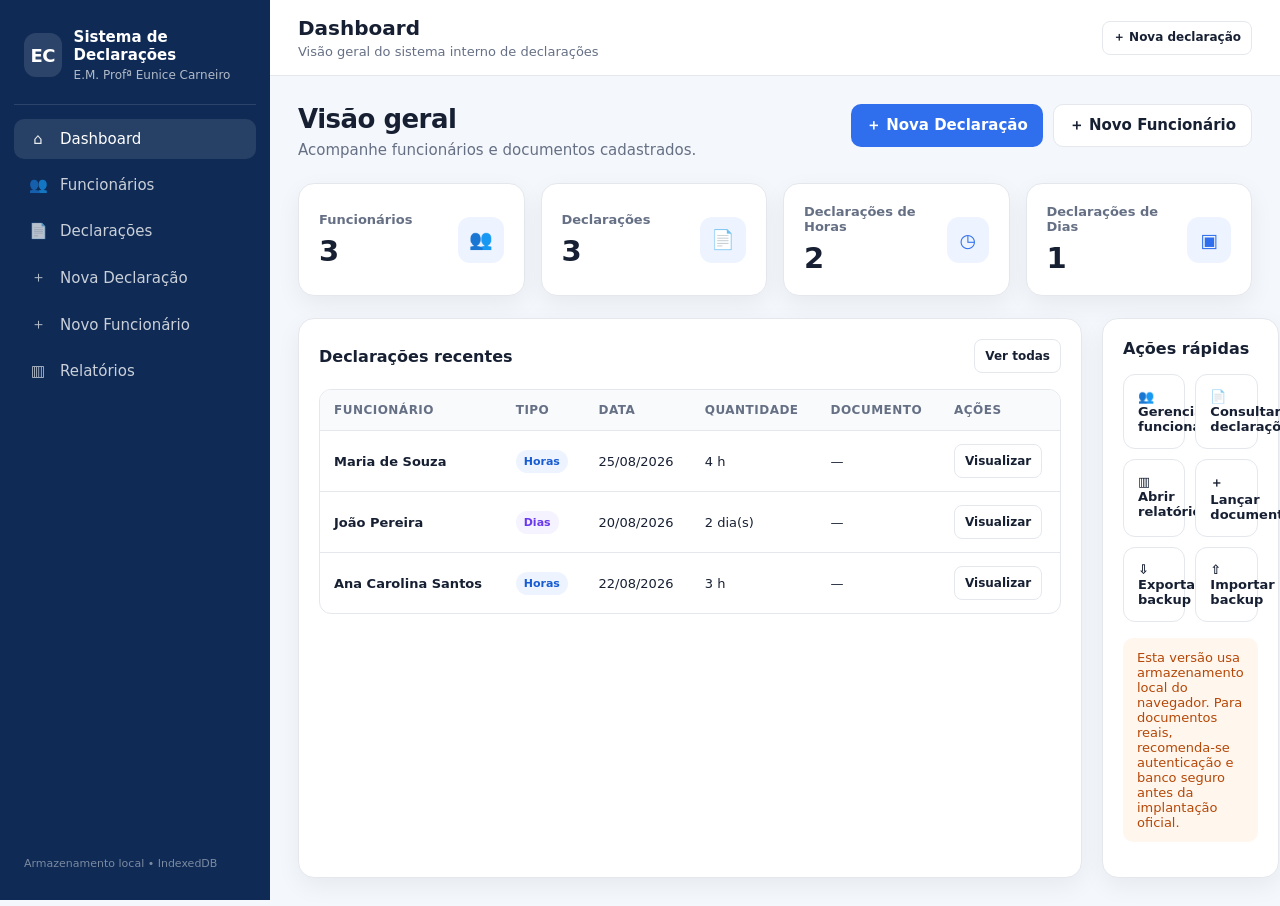
==== index.html @ 1d2e0fa8 "Add files via upload" ====
<!DOCTYPE html>
<html lang="pt-BR">
<head>
  <meta charset="UTF-8">
  <meta name="viewport" content="width=device-width, initial-scale=1.0">
  <meta name="description" content="Sistema interno de declarações - E.M. Profª Eunice Carneiro">
  <title>Dashboard | Sistema de Declarações</title>
  <link rel="stylesheet" href="css/style.css">
</head>
<body data-page="dashboard">
  <div id="app"></div>
  <script src="js/app.js"></script>
  <script>
    document.addEventListener("DOMContentLoaded", () => DashboardPage.init());
  </script>
</body>
</html>
---- css/style.css ----
:root{
  --bg:#f4f7fb;
  --surface:#ffffff;
  --surface-2:#f8fafc;
  --text:#172033;
  --muted:#667085;
  --border:#e4e7ec;
  --primary:#173b73;
  --primary-dark:#0f2a54;
  --accent:#2f6fed;
  --success:#15803d;
  --success-bg:#ecfdf3;
  --warning:#b54708;
  --warning-bg:#fff7ed;
  --danger:#b42318;
  --danger-bg:#fef3f2;
  --info:#175cd3;
  --info-bg:#eff8ff;
  --shadow:0 8px 24px rgba(16,24,40,.06);
  --radius:16px;
}
*{box-sizing:border-box}
html,body{margin:0;padding:0;min-height:100%;font-family:Inter,ui-sans-serif,system-ui,-apple-system,BlinkMacSystemFont,"Segoe UI",sans-serif;background:var(--bg);color:var(--text)}
body{font-size:15px}
a{color:inherit;text-decoration:none}
button,input,select,textarea{font:inherit}
button{cursor:pointer}
.app-shell{min-height:100vh;display:flex}
.sidebar{position:fixed;left:0;top:0;bottom:0;width:270px;background:var(--primary-dark);color:#fff;padding:20px 14px;display:flex;flex-direction:column;z-index:1000;transition:transform .25s ease}
.brand{display:flex;gap:12px;align-items:center;padding:8px 10px 22px;border-bottom:1px solid rgba(255,255,255,.12);margin-bottom:14px}
.brand-mark{width:44px;height:44px;border-radius:12px;background:rgba(255,255,255,.12);display:grid;place-items:center;font-weight:800;font-size:18px;letter-spacing:-.03em}
.brand-text strong{display:block;font-size:15px;line-height:1.2}
.brand-text span{display:block;font-size:12px;color:rgba(255,255,255,.68);margin-top:4px}
.nav{display:flex;flex-direction:column;gap:6px}
.nav a{padding:11px 12px;border-radius:10px;color:rgba(255,255,255,.78);display:flex;align-items:center;gap:10px;transition:.18s}
.nav a:hover,.nav a.active{background:rgba(255,255,255,.1);color:#fff}
.nav-icon{width:24px;text-align:center;opacity:.9}
.sidebar-footer{margin-top:auto;font-size:11px;color:rgba(255,255,255,.45);padding:10px}
.main{margin-left:270px;flex:1;min-width:0}
.topbar{height:76px;background:rgba(255,255,255,.94);backdrop-filter:blur(10px);border-bottom:1px solid var(--border);display:flex;align-items:center;justify-content:space-between;padding:0 28px;position:sticky;top:0;z-index:900}
.topbar-title h1{font-size:20px;margin:0}
.topbar-title p{margin:4px 0 0;color:var(--muted);font-size:13px}
.menu-toggle{display:none;border:1px solid var(--border);background:#fff;border-radius:10px;width:40px;height:40px}
.content{padding:28px}
.page-header{display:flex;justify-content:space-between;gap:18px;align-items:flex-start;margin-bottom:24px}
.page-header h2{margin:0;font-size:26px;letter-spacing:-.02em}
.page-header p{margin:7px 0 0;color:var(--muted)}
.actions{display:flex;gap:10px;flex-wrap:wrap}
.btn{border:0;border-radius:10px;padding:11px 15px;font-weight:650;display:inline-flex;align-items:center;justify-content:center;gap:8px;transition:.18s;min-height:42px}
.btn-primary{background:var(--accent);color:#fff}
.btn-primary:hover{background:#1f5fd6}
.btn-secondary{background:#fff;color:var(--text);border:1px solid var(--border)}
.btn-secondary:hover{background:var(--surface-2)}
.btn-danger{background:var(--danger);color:#fff}
.btn-warning{background:#f79009;color:#fff}
.btn-success{background:var(--success);color:#fff}
.btn-sm{min-height:34px;padding:7px 10px;font-size:12px;border-radius:8px}
.cards{display:grid;grid-template-columns:repeat(4,minmax(0,1fr));gap:16px;margin-bottom:22px}
.card{background:var(--surface);border:1px solid var(--border);border-radius:var(--radius);box-shadow:var(--shadow)}
.stat-card{padding:20px;display:flex;align-items:center;justify-content:space-between}
.stat-label{font-size:13px;color:var(--muted);font-weight:650}
.stat-value{font-size:29px;font-weight:800;margin-top:7px;letter-spacing:-.03em}
.stat-icon{width:46px;height:46px;border-radius:12px;background:#eef4ff;color:var(--accent);display:grid;place-items:center;font-size:19px}
.grid-2{display:grid;grid-template-columns:1.3fr .7fr;gap:20px}
.panel{padding:20px}
.panel-header{display:flex;align-items:center;justify-content:space-between;gap:12px;margin-bottom:16px}
.panel-header h3{margin:0;font-size:16px}
.table-wrap{overflow:auto;border:1px solid var(--border);border-radius:12px}
table{width:100%;border-collapse:collapse;min-width:740px}
th,td{padding:13px 14px;border-bottom:1px solid var(--border);text-align:left;vertical-align:middle}
th{font-size:12px;text-transform:uppercase;letter-spacing:.04em;color:var(--muted);background:var(--surface-2);white-space:nowrap}
td{font-size:13px}
tbody tr:hover{background:#fbfcfe}
tbody tr:last-child td{border-bottom:0}
.badge{display:inline-flex;align-items:center;padding:5px 8px;border-radius:999px;font-size:11px;font-weight:750}
.badge-hours{background:#eef4ff;color:var(--info)}
.badge-days{background:#f4f3ff;color:#6938ef}
.badge-success{background:var(--success-bg);color:var(--success)}
.badge-warning{background:var(--warning-bg);color:var(--warning)}
.badge-danger{background:var(--danger-bg);color:var(--danger)}
.toolbar{display:flex;gap:10px;flex-wrap:wrap;margin-bottom:16px}
.input,.select,.textarea{width:100%;border:1px solid var(--border);background:#fff;border-radius:10px;padding:11px 12px;outline:none;transition:.15s}
.input:focus,.select:focus,.textarea:focus{border-color:#8db2f7;box-shadow:0 0 0 4px rgba(47,111,237,.09)}
.textarea{min-height:110px;resize:vertical}
.toolbar .grow{flex:1;min-width:220px}
.form-grid{display:grid;grid-template-columns:repeat(2,minmax(0,1fr));gap:18px}
.form-grid-3{display:grid;grid-template-columns:repeat(3,minmax(0,1fr));gap:18px}
.form-group{display:flex;flex-direction:column;gap:7px}
.form-group.full{grid-column:1/-1}
.form-label{font-weight:700;font-size:13px}
.form-help{font-size:11px;color:var(--muted)}
.required{color:var(--danger)}
.form-actions{display:flex;justify-content:flex-end;gap:10px;margin-top:22px}
.hidden{display:none!important}
.profile-head{display:grid;grid-template-columns:auto 1fr auto;gap:18px;align-items:center;padding:20px}
.avatar{width:64px;height:64px;border-radius:16px;background:linear-gradient(135deg,#173b73,#2f6fed);color:#fff;display:grid;place-items:center;font-size:21px;font-weight:800}
.profile-head h2{margin:0 0 4px;font-size:22px}
.profile-head p{margin:0;color:var(--muted)}
.info-grid{display:grid;grid-template-columns:repeat(4,minmax(0,1fr));gap:14px;margin-top:18px}
.info-item{padding:13px;border:1px solid var(--border);border-radius:12px;background:#fff}
.info-item span{display:block;color:var(--muted);font-size:11px;margin-bottom:4px}
.info-item strong{font-size:13px}
.empty{padding:34px 16px;text-align:center;color:var(--muted)}
.empty strong{display:block;color:var(--text);margin-bottom:5px}
.modal-backdrop{position:fixed;inset:0;background:rgba(16,24,40,.6);display:none;align-items:center;justify-content:center;padding:22px;z-index:3000}
.modal-backdrop.show{display:flex}
.modal{width:min(1100px,100%);max-height:92vh;background:#fff;border-radius:16px;overflow:hidden;box-shadow:0 22px 70px rgba(0,0,0,.2);display:flex;flex-direction:column}
.modal-header{padding:14px 18px;border-bottom:1px solid var(--border);display:flex;align-items:center;justify-content:space-between}
.modal-header h3{margin:0;font-size:16px}
.modal-body{padding:18px;overflow:auto;display:flex;justify-content:center;align-items:center;min-height:300px}
.modal-footer{padding:14px 18px;border-top:1px solid var(--border);display:flex;justify-content:flex-end;gap:10px}
.modal-close{border:0;background:transparent;font-size:22px;color:var(--muted)}
.preview-frame{width:100%;height:68vh;border:1px solid var(--border);border-radius:10px}
.preview-image{max-width:100%;max-height:68vh;object-fit:contain;border-radius:10px}
.file-box{border:1px dashed #b8c4d8;background:#fbfdff;padding:14px;border-radius:12px;display:flex;align-items:center;justify-content:space-between;gap:10px}
.file-name{font-weight:700;font-size:13px}
.file-meta{font-size:11px;color:var(--muted);margin-top:3px}
.alert{padding:12px 14px;border-radius:10px;font-size:13px;margin-bottom:15px}
.alert-info{background:var(--info-bg);color:#175cd3}
.alert-warning{background:#fff7ed;color:#b54708}
.alert-success{background:var(--success-bg);color:var(--success)}
.alert-danger{background:var(--danger-bg);color:var(--danger)}
.kpi{font-size:28px;font-weight:800;letter-spacing:-.03em}
.kpi-label{font-size:12px;color:var(--muted)}
.report-grid{display:grid;grid-template-columns:repeat(4,minmax(0,1fr));gap:16px;margin-bottom:20px}
.report-card{padding:18px}
.search-box{position:relative}
.search-box span{position:absolute;left:11px;top:10px;color:var(--muted)}
.search-box input{padding-left:34px}
.quick-actions{display:grid;grid-template-columns:repeat(2,minmax(0,1fr));gap:10px}
.quick-actions a{padding:14px;border:1px solid var(--border);border-radius:12px;background:#fff;font-size:13px;font-weight:700}
.quick-actions a:hover{background:var(--surface-2)}
details{border:1px solid var(--border);border-radius:12px;padding:12px 14px;background:#fff}
details summary{cursor:pointer;font-weight:700}
.print-only{display:none}
@media (max-width:1100px){
  .cards,.report-grid{grid-template-columns:repeat(2,minmax(0,1fr))}
  .grid-2{grid-template-columns:1fr}
  .info-grid{grid-template-columns:repeat(2,minmax(0,1fr))}
}
@media (max-width:820px){
  .sidebar{transform:translateX(-100%)}
  .sidebar.open{transform:translateX(0)}
  .main{margin-left:0}
  .menu-toggle{display:block}
  .topbar{padding:0 16px}
  .content{padding:18px}
  .page-header{flex-direction:column}
  .form-grid,.form-grid-3{grid-template-columns:1fr}
  .cards,.report-grid{grid-template-columns:1fr}
  .profile-head{grid-template-columns:auto 1fr}
  .profile-head .actions{grid-column:1/-1}
}
@media print{
  .sidebar,.topbar,.no-print,.actions,.toolbar{display:none!important}
  .main{margin:0}
  .content{padding:0}
  .card{box-shadow:none;border-color:#ccc}
  body{background:#fff}
  .print-only{display:block}
  .table-wrap{border:1px solid #bbb}
}
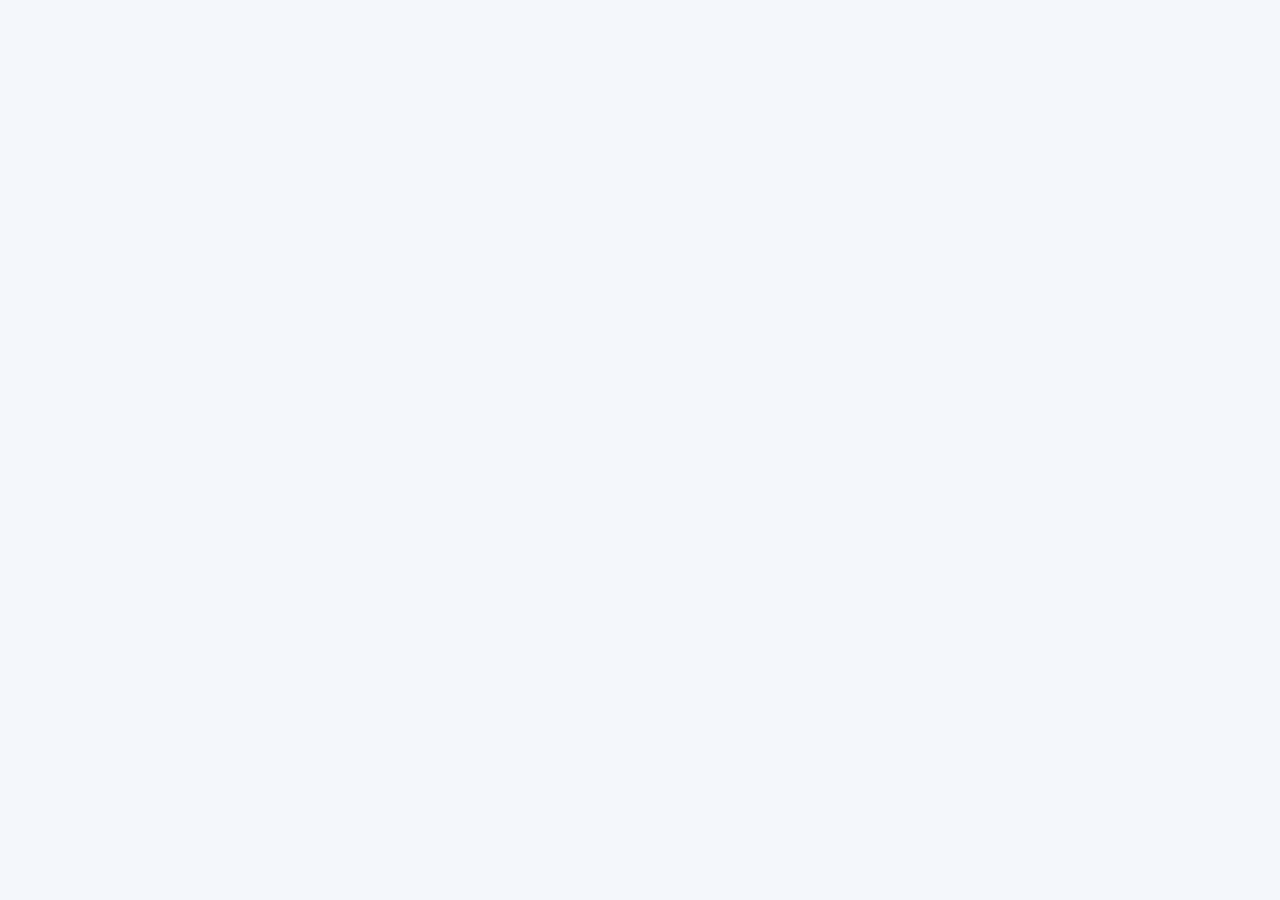
==== commit 4bc5a7fe: "Add files via upload" ====
(no text change in the page or its own stylesheets)
